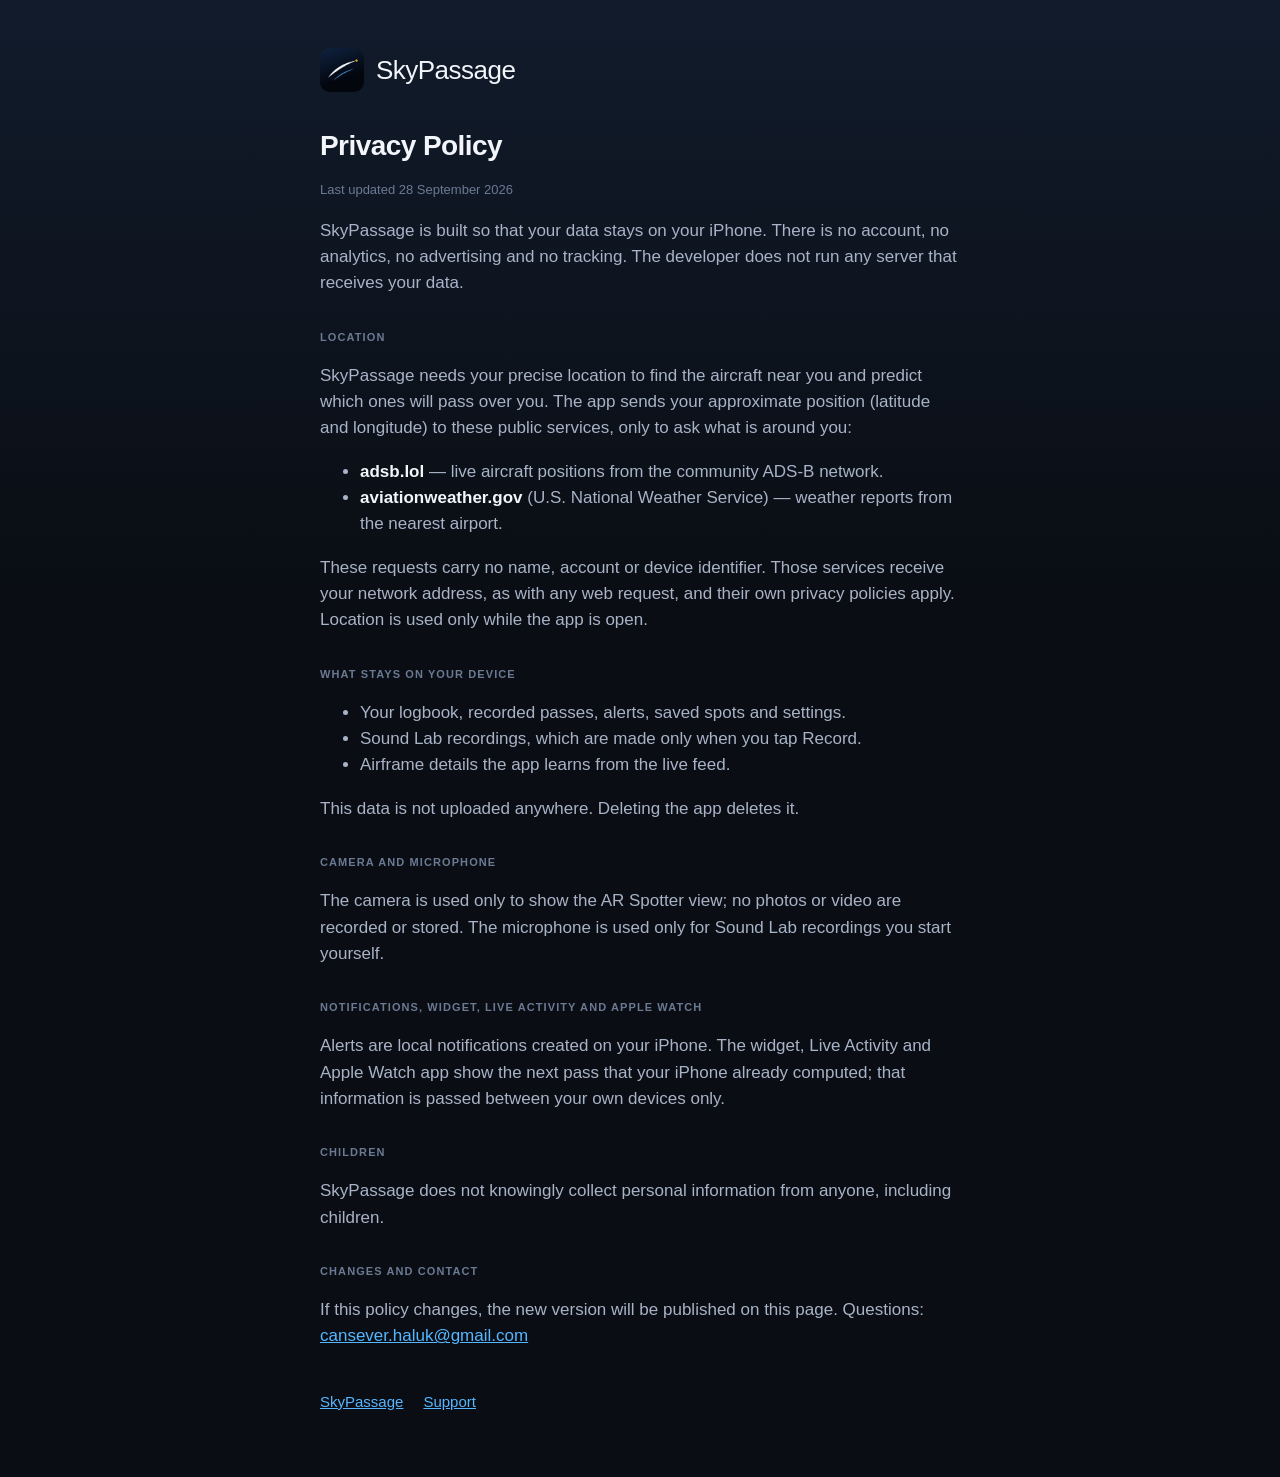
==== privacy.html @ 6fdedd35 "SkyPassage support and privacy pages" ====
<!doctype html>
<html lang="en">
<head>
<meta charset="utf-8"><meta name="viewport" content="width=device-width, initial-scale=1">
<title>SkyPassage Privacy Policy</title>
<link rel="stylesheet" href="style.css"><link rel="icon" href="icon.png">
</head>
<body><main>
<header><img src="icon.png" alt=""><span>SkyPassage</span></header>
<h1>Privacy Policy</h1>
<p class="meta">Last updated 28 September 2026</p>

<p>SkyPassage is built so that your data stays on your iPhone. There is no account, no analytics, no advertising and no tracking. The developer does not run any server that receives your data.</p>

<h2>Location</h2>
<p>SkyPassage needs your precise location to find the aircraft near you and predict which ones will pass over you. The app sends your approximate position (latitude and longitude) to these public services, only to ask what is around you:</p>
<ul>
<li><strong>adsb.lol</strong> — live aircraft positions from the community ADS-B network.</li>
<li><strong>aviationweather.gov</strong> (U.S. National Weather Service) — weather reports from the nearest airport.</li>
</ul>
<p>These requests carry no name, account or device identifier. Those services receive your network address, as with any web request, and their own privacy policies apply. Location is used only while the app is open.</p>

<h2>What stays on your device</h2>
<ul>
<li>Your logbook, recorded passes, alerts, saved spots and settings.</li>
<li>Sound Lab recordings, which are made only when you tap Record.</li>
<li>Airframe details the app learns from the live feed.</li>
</ul>
<p>This data is not uploaded anywhere. Deleting the app deletes it.</p>

<h2>Camera and microphone</h2>
<p>The camera is used only to show the AR Spotter view; no photos or video are recorded or stored. The microphone is used only for Sound Lab recordings you start yourself.</p>

<h2>Notifications, widget, Live Activity and Apple Watch</h2>
<p>Alerts are local notifications created on your iPhone. The widget, Live Activity and Apple Watch app show the next pass that your iPhone already computed; that information is passed between your own devices only.</p>

<h2>Children</h2>
<p>SkyPassage does not knowingly collect personal information from anyone, including children.</p>

<h2>Changes and contact</h2>
<p>If this policy changes, the new version will be published on this page. Questions: <a href="mailto:cansever.haluk@gmail.com">cansever.haluk@gmail.com</a></p>

<nav><a href="index.html">SkyPassage</a><a href="support.html">Support</a></nav>
</main></body>
</html>
---- style.css ----
:root { --bg: #0A0E14; --surface: #101A28; --text: #F2F5FA; --secondary: #A8B3C7; --tertiary: #6B7A93; --interface: #56B6FF; --target: #FFB020; }
* { box-sizing: border-box; }
body { margin: 0; background: linear-gradient(#111B2B, var(--bg) 40%); background-color: var(--bg); color: var(--text); font: 17px/1.55 -apple-system, BlinkMacSystemFont, "SF Pro Text", "Helvetica Neue", sans-serif; }
main { max-width: 680px; margin: 0 auto; padding: 48px 20px 64px; }
header { display: flex; align-items: center; gap: 12px; margin-bottom: 32px; }
header img { width: 44px; height: 44px; border-radius: 10px; }
header span { font-size: 26px; font-weight: 300; letter-spacing: -0.02em; }
h1 { font-size: 28px; font-weight: 600; letter-spacing: -0.02em; margin: 0 0 4px; }
h2 { font-size: 11px; font-weight: 600; letter-spacing: 0.1em; text-transform: uppercase; color: var(--tertiary); margin: 32px 0 8px; }
p, li { color: var(--secondary); }
strong { color: var(--text); font-weight: 600; }
a { color: var(--interface); }
.card { background: var(--surface); border-radius: 18px; padding: 16px 20px; }
.meta { color: var(--tertiary); font-size: 13px; }
nav { margin-top: 40px; font-size: 15px; display: flex; gap: 20px; }
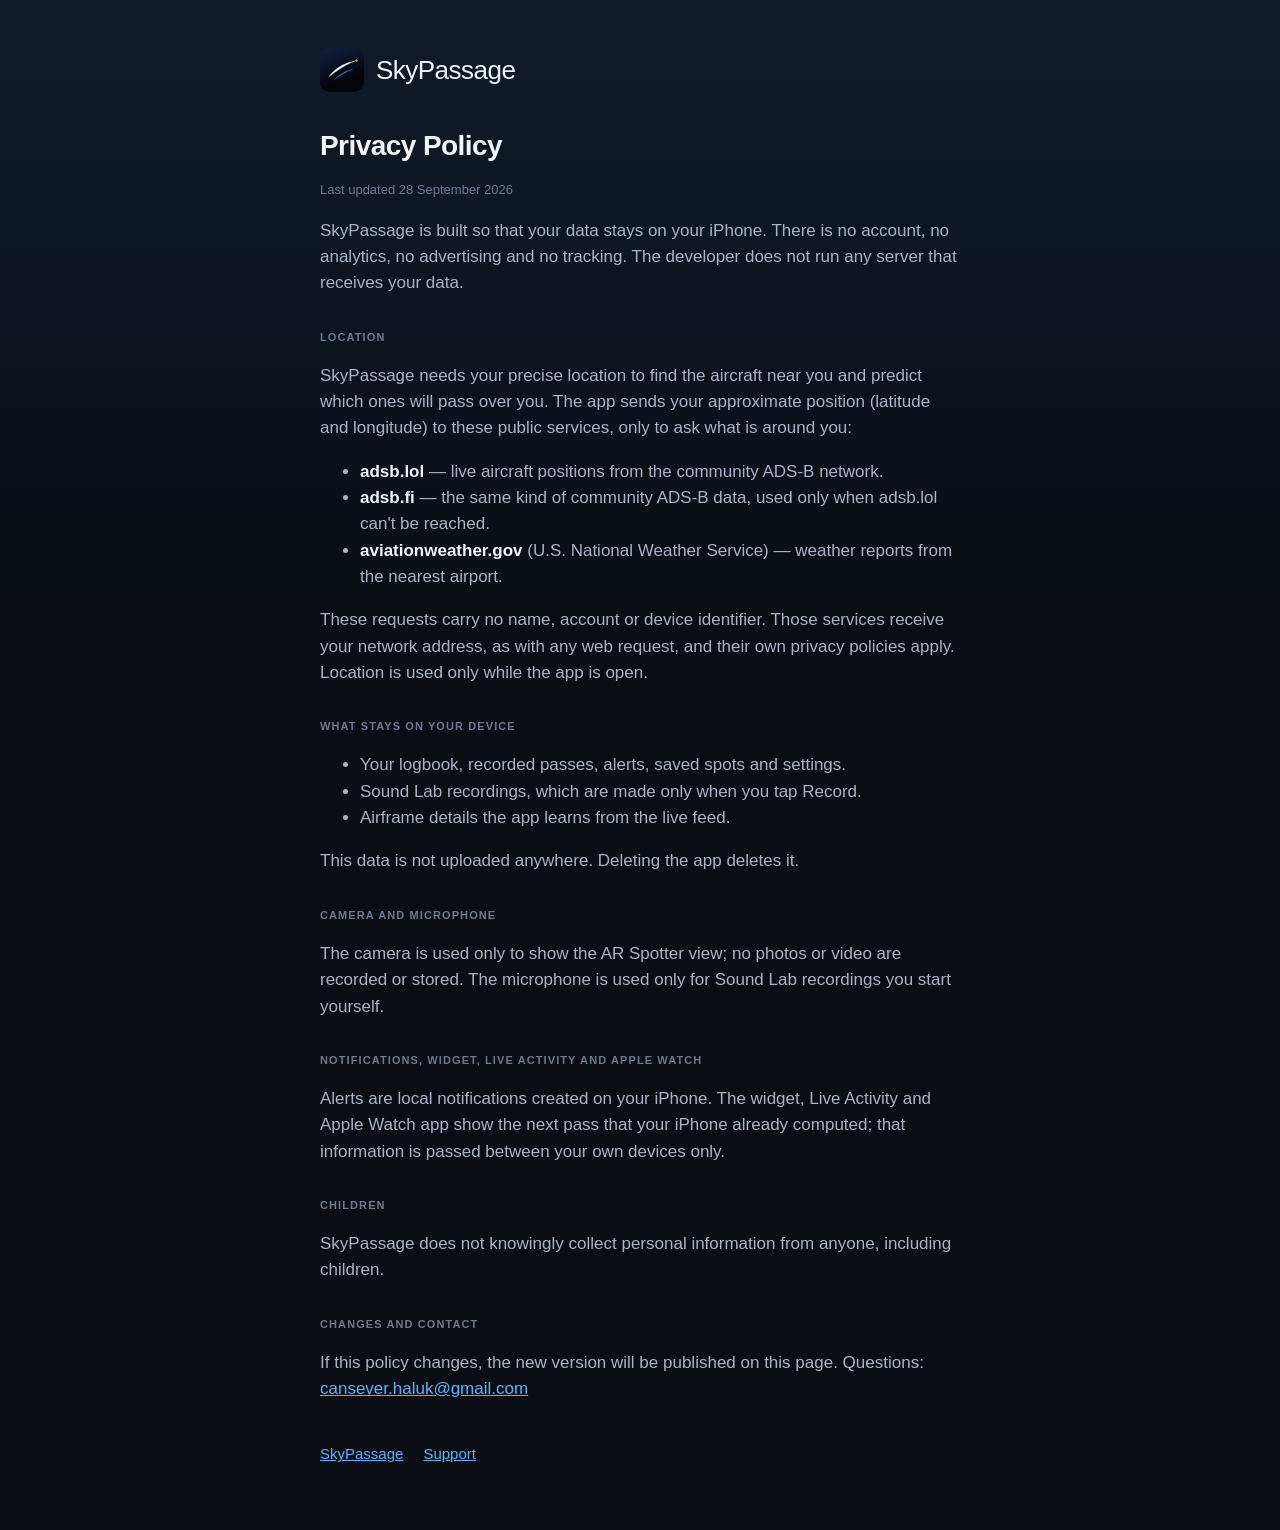
==== commit bb6f0886: "List adsb.fi as the fallback traffic source" ====
--- a/privacy.html
+++ b/privacy.html
@@ -16,6 +16,7 @@
 <p>SkyPassage needs your precise location to find the aircraft near you and predict which ones will pass over you. The app sends your approximate position (latitude and longitude) to these public services, only to ask what is around you:</p>
 <ul>
 <li><strong>adsb.lol</strong> — live aircraft positions from the community ADS-B network.</li>
+<li><strong>adsb.fi</strong> — the same kind of community ADS-B data, used only when adsb.lol can't be reached.</li>
 <li><strong>aviationweather.gov</strong> (U.S. National Weather Service) — weather reports from the nearest airport.</li>
 </ul>
 <p>These requests carry no name, account or device identifier. Those services receive your network address, as with any web request, and their own privacy policies apply. Location is used only while the app is open.</p>
